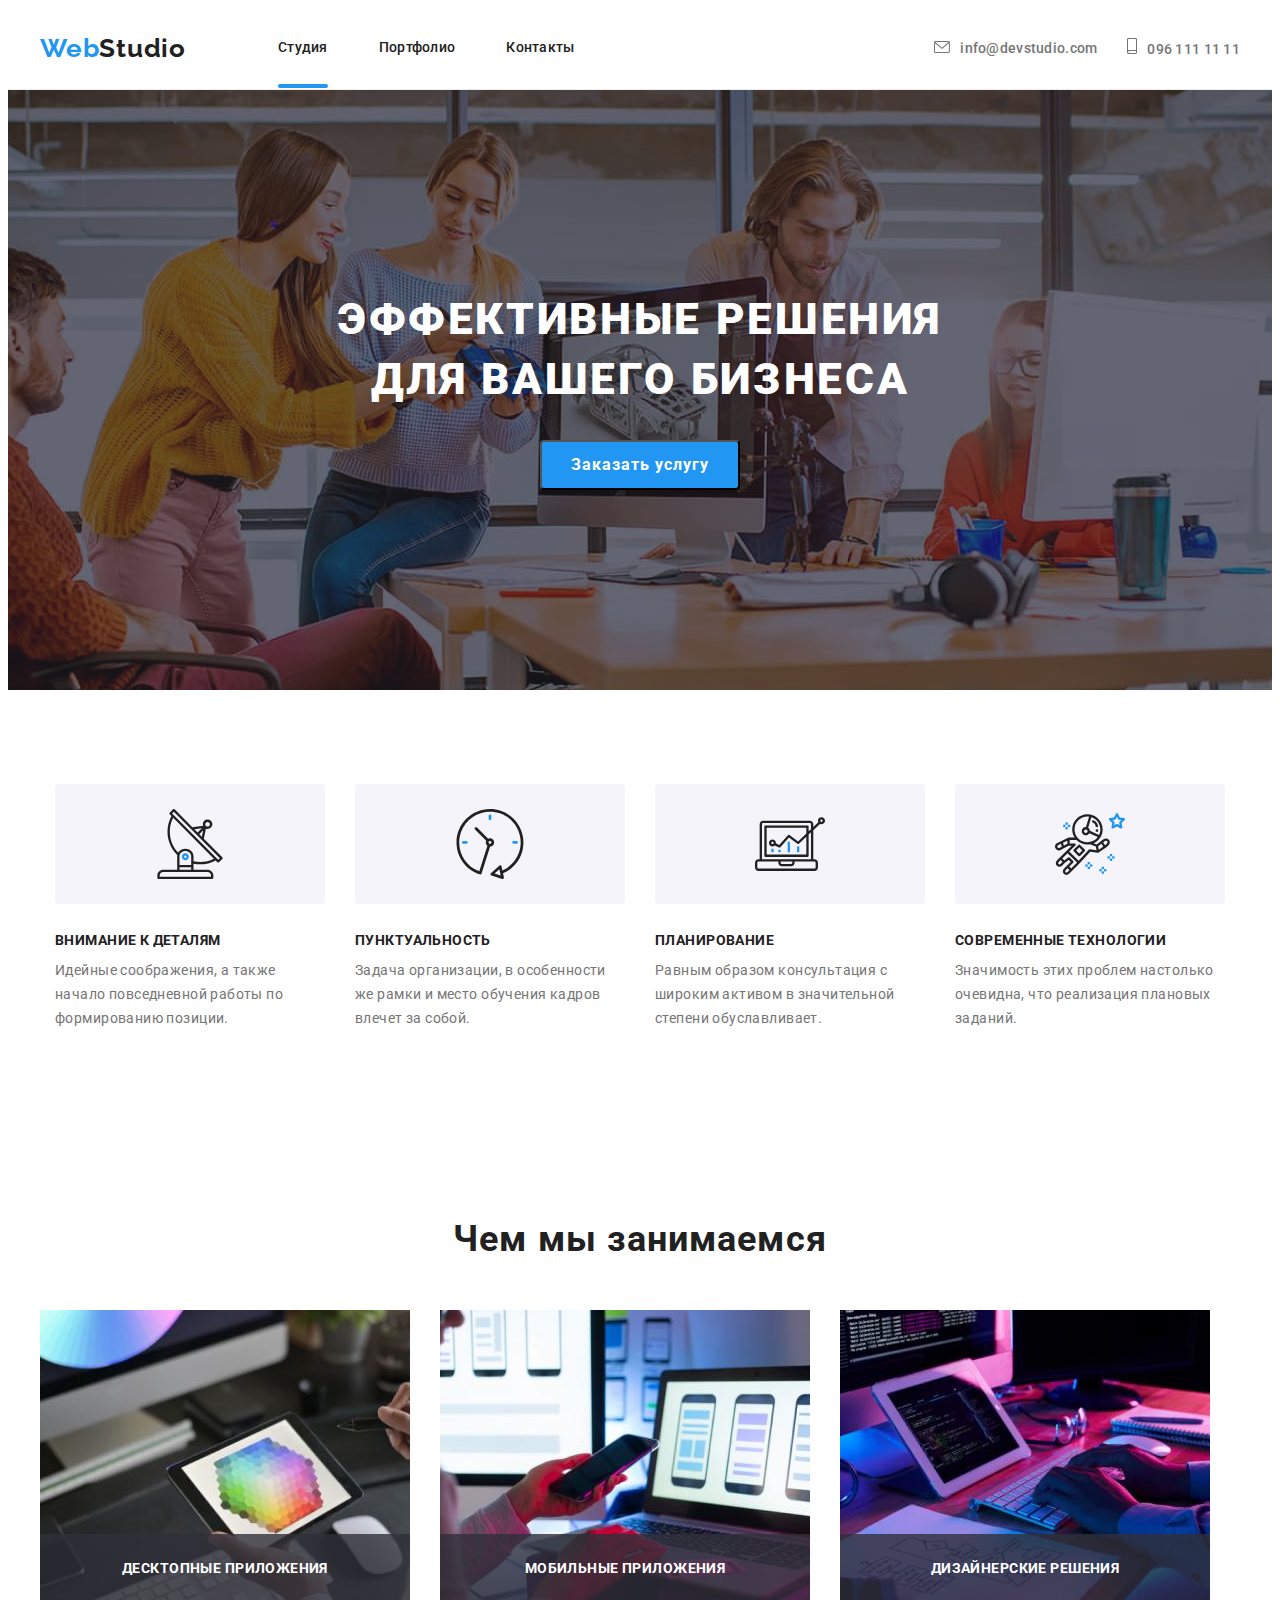
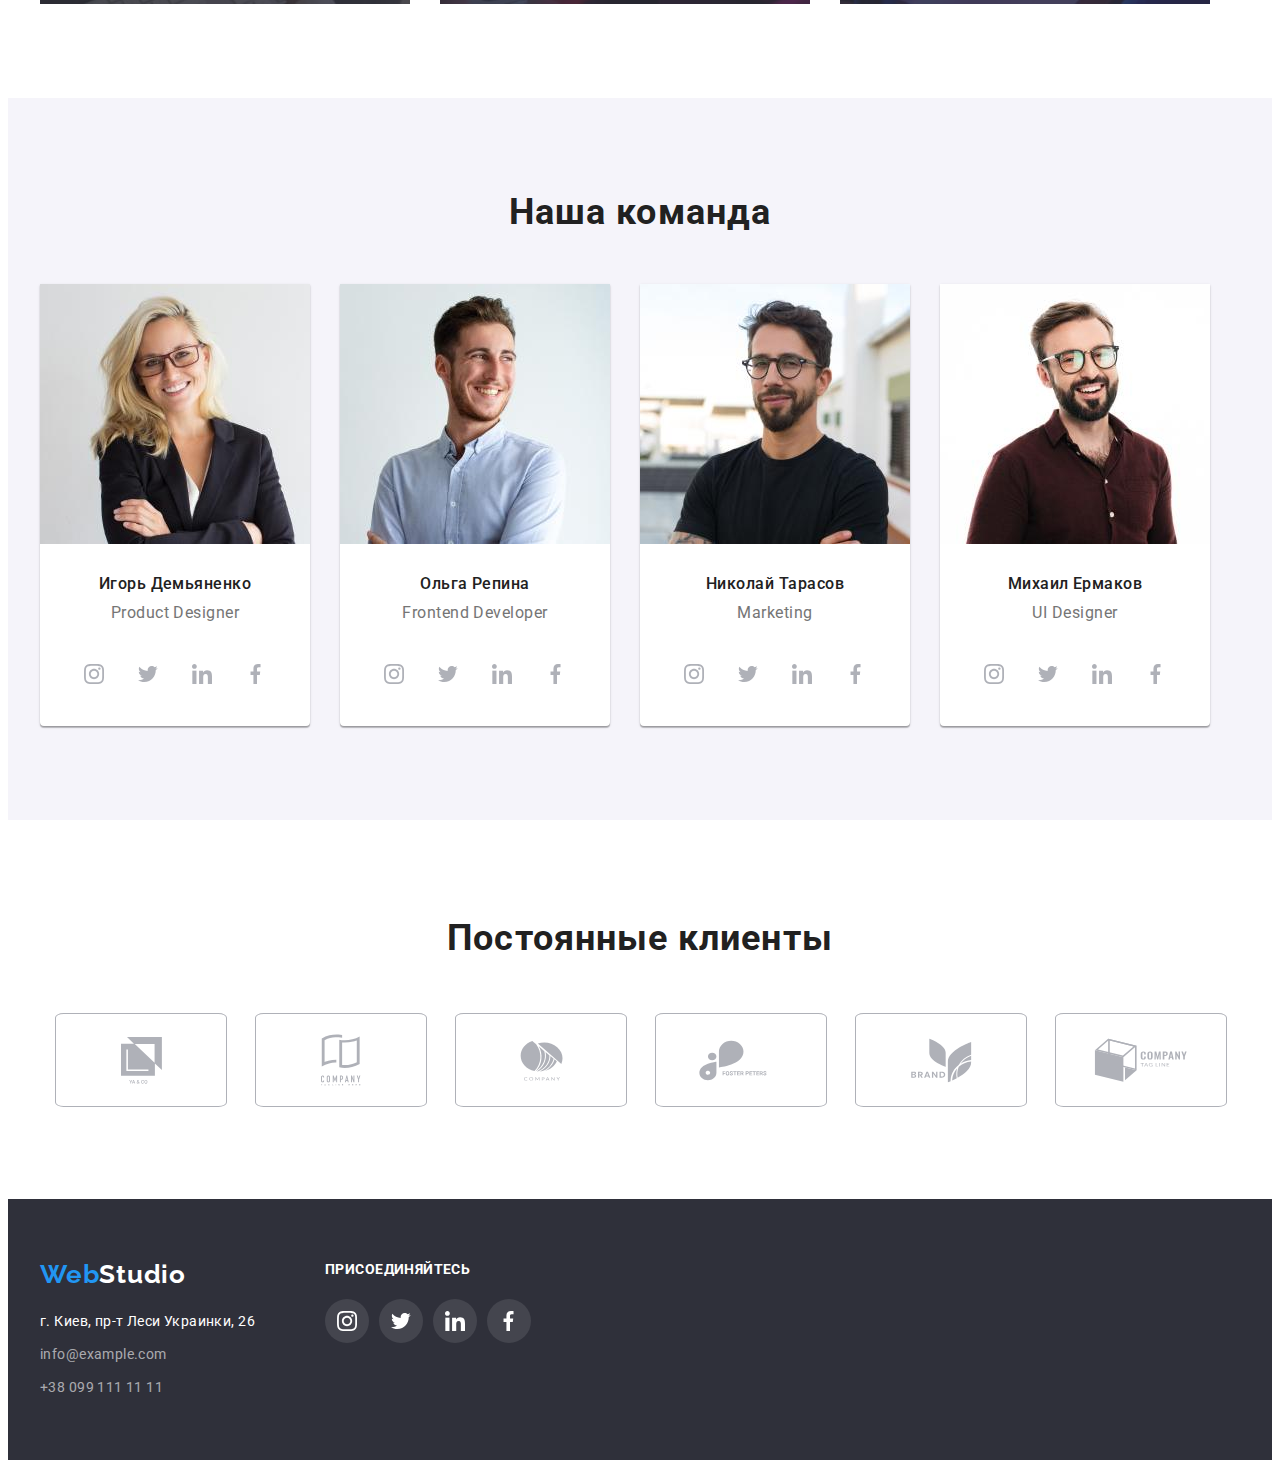
==== index.html @ 5a55a2ae "initial" ====
<!DOCTYPE html>
<html lang="ru">
    <head>
        <meta charset="UTF-8">
        <meta http-equiv="X-UA-Compatible" content="IE=edge">
        <meta name="viewport" content="width=device-width, initial-scale=1.0">
        <title>Web studio</title>
        <link rel="preconnect" href="https://fonts.googleapis.com">
        <link rel="preconnect" href="https://fonts.gstatic.com" crossorigin>
        <link 
            href="https://fonts.googleapis.com/css2?family=Raleway:wght@700&family=Roboto:wght@400;500;700;900&display=swap" 
            rel="stylesheet">
        <link rel="stylesheet" href="https://cdnjs.cloudflare.com/ajax/libs/modern-normalize/1.1.0/modern-normalize.min.css"
            integrity="sha512-wpPYUAdjBVSE4KJnH1VR1HeZfpl1ub8YT/NKx4PuQ5NmX2tKuGu6U/JRp5y+Y8XG2tV+wKQpNHVUX03MfMFn9Q=="
            crossorigin="anonymous" referrerpolicy="no-referrer" />
        <link rel="stylesheet" href="./css/styles.css">
    </head>

    <body>
        <header class="header">
            <div class="container header-container">
                <nav class="header-navigation">
                    <a href="" class="header-logo link">Web</a><a href="" class="header-logo2 link">Studio</a>
                    <ul class="header-list list">
                        <li class="header-item">
                            <a href="./index.html" class="header-link link current">Cтудия</a>
                        </li>
                        <li class="header-item">
                            <a href="./portfolio.html" class=" header-link link">Портфолио</a>
                        </li>
                        <li class="header-item">
                            <a href="" class="header-link link">Контакты</a>
                        </li>
                    </ul>
                </nav>
                <div class="header-connect">
                    <ul class="header-social-list list">
                        <li class="header-social-item ">
                            <a href="mailto:info@devstudio.com" class="header-social-link header-mail link">
                                <svg class="header-social-icon" width="16" height="12">
                                    <use href="./images/icon3.svg#mail"></use>
                                </svg>info@devstudio.com
                            </a>
                        </li>
                        <li class="header-social-item">
                            <a href="tel:0961111111" class="header-social-link link header-tel">
                                <svg class="header-social-icon" width="10" height="16">
                                    <use href="./images/icon3.svg#tel"></use>
                                </svg>096 111 11 11
                            </a>
                        </li>
                    </ul>
                </div>
            </div>
        </header>
        <main>
            <section class="decision">
                <div class="container decision-container">
                    <div class="decision-item1">
                        <h1 class="decision-title">Эффективные решения для вашего бизнеса</h1>
                    </div>
                    <div class="decision-item2">
                        <button class="decision-btn" type="button" data-modal-open>Заказать услугу</button>
                    </div>
                </div>
            </section>
            <section class="things section">
                <div class="container things-container">
                    <ul class="things-social-list list">
                        <li class="things-social-content">
                            <div class="things-social-item">
                                <a href="" class="things-social-link">
                                    <svg class="things-social-icon" width="70" height="70">
                                        <use href="./images/icon4.svg#things-img1"></use>
                                    </svg>
                                </a>
                            </div>
                            <div class="things-social">
                                <h2 class="things-item-title">ВНИМАНИЕ К ДЕТАЛЯМ</h2>
                                <p class="things-text">Идейные соображения, а также начало повседневной работы по формированию позиции.</p>
                            </div>
                        </li>
                        <li class="things-social-content">
                            <div class="things-social-item">
                                <a href="" class="things-social-link">
                                    <svg class="things-social-icon" width="70" height="70">
                                        <use href="./images/icon4.svg#things-img2"></use>
                                    </svg>
                                </a>
                            </div>
                            <div class="things-social">
                                <h2 class="things-item-title">ПУНКТУАЛЬНОСТЬ</h2>
                                <p class="things-text">Задача организации, в особенности же рамки и место обучения кадров влечет за собой.</p>
                            </div>
                        </li>
                        <li class="things-social-content">
                            <div class="things-social-item">
                                <a href="" class="things-social-link">
                                    <svg class="things-social-icon" width="70" height="70">
                                        <use href="./images/icon4.svg#things-img3"></use>
                                    </svg>
                                </a>
                            </div>
                            <div class="things-social"> 
                                <h2 class="things-item-title">ПЛАНИРОВАНИЕ</h2>
                                <p class="things-text">Равным образом консультация с широким активом в значительной степени обуславливает.</p>
                            </div>
                        </li>
                        <li class="things-social-content">
                            <div class="things-social-item">
                                <a href="" class="things-social-link">
                                    <svg class="things-social-icon" width="70" height="70">
                                        <use href="./images/icon4.svg#things-img4"></use>
                                    </svg>
                                </a>
                            </div>
                            <div class="things-social">
                                <h2 class="things-item-title">СОВРЕМЕННЫЕ ТЕХНОЛОГИИ</h2>
                                <p class="things-text">Значимость этих проблем настолько очевидна, что реализация плановых заданий.</p>
                            </div>
                        </li>
                    </ul>
                </div>
            </section>
            <section class="occupation section">
                <div class="occupation-container container">
                        <h2 class="occupation-title">Чем мы занимаемся</h2>
                        <ul class="occupation-list list">
                            <li class="occupation-item">
                                <div class="occupation-item-overflow">
                                    <img src="./images/box1.jpg" alt="человек держит планшет" width="370" height="294">
                                    <div class="occupation-item-wrap">
                                        <p class="occupation-item-text">ДЕСКТОПНЫЕ ПРИЛОЖЕНИЯ</p>
                                    </div>
                                </div>
                            </li>
                            <li class="occupation-item">
                                <div class="occupation-item-overflow">
                                    <img src="./images/box2.jpg" alt="человек держит телефон и работает за ноутбуком" width="370"
                                        height="294">
                                    <div class="occupation-item-wrap">
                                        <p class="occupation-item-text">МОБИЛЬНЫЕ ПРИЛОЖЕНИЯ</p>
                                    </div>
                                </div>
                            </li>
                            <li class="occupation-item">
                                <div class="occupation-item-overflow">
                                    <img src="./images/box3.jpg" alt="человек набирает на клавиатуре" width="370" height="294">
                                    <div class="occupation-item-wrap">
                                        <p class="occupation-item-text">ДИЗАЙНЕРСКИЕ РЕШЕНИЯ</p>
                                    </div>
                                </div>
                            </li>
                        </ul>
                    </div>
                </div>
            </section>
            <section class="group section">
                <div class="container group-container">
                    <h2 class="group-title">Наша команда</h2>
                    <ul class="group-list list">
                        <li class="group-item">
                            <img src="./images/img1.jpg" alt="светловолосая девушка улыбается" width="270" height="260">
                            <div class="group-block">
                                <h3 class="group-item-title">Игорь Демьяненко</h3>
                                <p class="group-item-text" lang="en">Product Designer</p>
                            </div>
                            <ul class="group-social-list list">
                                <li class="group-social-item">
                                    <a href="" class="group-social-link">
                                        <svg class="group-social-icon" width="20" height="20">
                                            <use href="./images/icons.svg#icon-instagram"></use>
                                        </svg>
                                    </a>
                                </li>
                                <li class="group-social-item">
                                    <a href="" class="group-social-link">
                                        <svg class="group-social-icon" width="20" height="20">
                                            <use href="./images/icons.svg#icon-twitter"></use>
                                        </svg>
                                    </a>
                                </li>
                                <li class="group-social-item">
                                    <a href="" class="group-social-link">
                                        <svg class="group-social-icon" width="20" height="20">
                                            <use href="./images/icons.svg#icon-linkedin"></use>
                                        </svg>
                                    </a>
                                </li>
                                <li class="group-social-item">
                                    <a href="" class="group-social-link">
                                        <svg class="group-social-icon" width="20" height="20">
                                            <use href="./images/icons.svg#icon-facebook"></use>
                                        </svg>
                                    </a>
                                </li>
                            </ul>
                        </li>
                        <li class="group-item">
                            <img src="./images/img2.jpg" alt="светловолосый парень улыбается" width="270" height="260">
                            <div class="group-block">
                                <h3 class="group-item-title">Ольга Репина</h3>
                                <p  class="group-item-text" lang="en">Frontend Developer</p>
                            </div>
                            <ul class="group-social-list list">
                                <li class="group-social-item">
                                    <a href="" class="group-social-link">
                                        <svg class="group-social-icon" width="20" height="20">
                                            <use href="./images/icons.svg#icon-instagram"></use>
                                        </svg>
                                    </a>
                                </li>
                                <li class="group-social-item">
                                    <a href="" class="group-social-link">
                                        <svg class="group-social-icon" width="20" height="20">
                                            <use href="./images/icons.svg#icon-twitter"></use>
                                        </svg>
                                    </a>
                                </li>
                                <li class="group-social-item">
                                    <a href="" class="group-social-link">
                                        <svg class="group-social-icon" width="20" height="20">
                                            <use href="./images/icons.svg#icon-linkedin"></use>
                                        </svg>
                                    </a>
                                </li>
                                <li class="group-social-item">
                                    <a href="" class="group-social-link">
                                        <svg class="group-social-icon" width="20" height="20">
                                            <use href="./images/icons.svg#icon-facebook"></use>
                                        </svg>
                                    </a>
                                </li>
                            </ul>
                        </li>
                        <li class="group-item">
                            <img src="./images/img3.jpg" alt="темноволосый парень в очках" width="270" height="260">
                            <div class="group-block">
                                <h3 class="group-item-title">Николай Тарасов</h3>
                                <p class="group-item-text" lang="en">Marketing</p>
                            </div>
                            <ul class="group-social-list list">
                                <li class="group-social-item">
                                    <a href="" class="group-social-link">
                                        <svg class="group-social-icon" width="20" height="20">
                                            <use href="./images/icons.svg#icon-instagram"></use>
                                        </svg>
                                    </a>
                                </li>
                                <li class="group-social-item">
                                    <a href="" class="group-social-link">
                                        <svg class="group-social-icon" width="20" height="20">
                                            <use href="./images/icons.svg#icon-twitter"></use>
                                        </svg>
                                    </a>
                                </li>
                                <li class="group-social-item">
                                    <a href="" class="group-social-link">
                                        <svg class="group-social-icon" width="20" height="20">
                                            <use href="./images/icons.svg#icon-linkedin"></use>
                                        </svg>
                                    </a>
                                </li>
                                <li class="group-social-item">
                                    <a href="" class="group-social-link">
                                        <svg class="group-social-icon" width="20" height="20">
                                            <use href="./images/icons.svg#icon-facebook"></use>
                                        </svg>
                                    </a>
                                </li>
                            </ul>
                        </li>
                        <li class="group-item">
                            <img src="./images/img4.jpg" alt="темноволосый парень в очках улыбается" width="270" height="260">
                            <div class="group-block">
                                <h3 class="group-item-title">Михаил Ермаков</h3>
                                <p  class="group-item-text" lang="en">UI Designer</p>
                            </div>
                            <ul class="group-social-list list">
                                <li class="group-social-item">
                                    <a href="" class="group-social-link">
                                        <svg class="group-social-icon" width="20" height="20">
                                            <use href="./images/icons.svg#icon-instagram"></use>
                                        </svg>
                                    </a>
                                </li>
                                <li class="group-social-item">
                                    <a href="" class="group-social-link">
                                        <svg class="group-social-icon" width="20" height="20">
                                            <use href="./images/icons.svg#icon-twitter"></use>
                                        </svg>
                                    </a>
                                </li>
                                <li class="group-social-item">
                                    <a href="" class="group-social-link">
                                        <svg class="group-social-icon" width="20" height="20">
                                            <use href="./images/icons.svg#icon-linkedin"></use>
                                        </svg>
                                    </a>
                                </li>
                                <li class="group-social-item">
                                    <a href="" class="group-social-link">
                                        <svg class="group-social-icon" width="20" height="20">
                                            <use href="./images/icons.svg#icon-facebook"></use>
                                        </svg>
                                    </a>
                                </li>
                            </ul>
                        </li>
                    </ul>
                </div>
            </section>
            <section class="clients section">
                <div class="container">
                    <h2 class="clients-title">Постоянные клиенты</h2>
                <ul class="clients-social-list list">
                    <li class="clients-social-item">
                        <a href="" class="clients-social-link">
                            <svg class="clients-social-icon" width="41" height="47">
                                <use href="./images/icons2.svg#icon1"></use>
                            </svg>
                        </a>
                    </li>
                    <li class="clients-social-item">
                        <a href="" class="clients-social-link">
                            <svg class="clients-social-icon" width="40" height="52">
                                <use href="./images/icons2.svg#icon2"></use>
                            </svg>
                        </a>
                    </li>
                    <li class="clients-social-item">
                        <a href="" class="clients-social-link">
                            <svg class="clients-social-icon" width="43" height="41">
                                <use href="./images/icons2.svg#icon3"></use>
                            </svg>
                        </a>
                    </li>
                    <li class="clients-social-item">
                        <a href="" class="clients-social-link">
                            <svg class="clients-social-icon" width="84" height="41">
                                <use href="./images/icons2.svg#icon4"></use>
                            </svg>
                        </a>
                    </li>
                    <li class="clients-social-item">
                        <a href="" class="clients-social-link">
                            <svg class="clients-social-icon" width="63" height="45">
                                <use href="./images/icons2.svg#icon5"></use>
                            </svg>
                        </a>
                    </li>
                    <li class="clients-social-item">
                        <a href="" class="clients-social-link">
                            <svg class="clients-social-icon" width="94" height="44">
                                <use href="./images/icons2.svg#icon6"></use>
                            </svg>
                        </a>
                    </li>
                </ul>
                </div>
            </section>
        </main>
        <footer class="footer">
            <div class="container footer-container">
                <div class="footer-items">
                    <div class="footer-items-1">
                        <div class="footer-logos">
                            <a href="" class="footer-logo link">Web</a><a href="" class="footer-logo2 link">Studio</a>
                        </div>
                        <address>
                            <ul class="footer-list list">
                                <li class="footer-item">
                                    <a class="footer-link link" href="https://www.google.com/maps?q=%D0%B3.+%D0%9A%D0%B8%D0%B5%D0%B2,+%D0%BF%D1%80-%D1%82+%D0%9B%D0%B5%D1%81%D0%B8+%D0%A3%D0%BA%D1%80%D0%B0%D0%B8%D0%BD%D0%BA%D0%B8,+26&um=1&ie=UTF-8&sa=X&ved=2ahUKEwjoraui8fLzAhWJiv0HHVOpAP4Q_AUoAXoECAEQAw"
                                        target="_blank" rel="noopener noreferrer">г. Киев, пр-т Леси Украинки, 26</a>
                                </li>
                                <li class="footer-item">
                                    <a class="footer-link-z link" href="mailto:info@example.com">info@example.com</a>
                                </li>
                                <li class="footer-item">
                                    <a class="footer-link-z link" href="tel:+380991111111">+38 099 111 11 11</a>
                                </li>
                            </ul>
                        </address>
                    </div>
                    <div class="footer-items-2">
                        <h3 class="footer-title">ПРИСОЕДИНЯЙТЕСЬ</h3>
                        <ul class="footer-social-list list">
                            <li class="footer-social-item">
                                <a href="" class="footer-social-link">
                                    <svg class="footer-social-icon" width="20" height="20">
                                        <use href="./images/icons.svg#icon-instagram"></use>
                                    </svg>
                                </a>
                            </li>
                            <li class="footer-social-item">
                                <a href="" class="footer-social-link">
                                    <svg class="footer-social-icon" width="20" height="20">
                                        <use href="./images/icons.svg#icon-twitter"></use>
                                    </svg>
                                </a>
                            </li>
                            <li class="footer-social-item">
                                <a href="" class="footer-social-link">
                                    <svg class="footer-social-icon" width="20" height="20">
                                        <use href="./images/icons.svg#icon-linkedin"></use>
                                    </svg>
                                </a>
                            </li>
                            <li class="footer-social-item">
                                <a href="" class="footer-social-link">
                                    <svg class="footer-social-icon" width="20" height="20">
                                        <use href="./images/icons.svg#icon-facebook"></use>
                                    </svg>
                                </a>
                            </li>
                        </ul>
                    </div>
                </div>
            </div>
        </footer>
        <div class="backdrop is-hidden" data-modal>
            <div class="modal">
                <button type="button" class="modal-close" data-modal-close>
                    <svg class="modal-close-icon" width="20" height="20">
                            <use href="./images/icons5.svg#icon-close"></use>
                    </svg>
                </button>
            </div>
        </div>
        <script src="./js/modal.js"></script>
    </body>
</html>
---- css/styles.css ----
:root {
  --main-title-color: #ffffff;
  --second-title-color: #212121;
  --accent-title-color: #2196f3;
  --main-text-color: #757575;
  --main-btn-color: #ffffff;
}

p,
h1,
h2,
h3,
h4,
h5,
h6 {
  margin: 0;
}

ul {
  margin: 0;
  padding: 0;
}

button {
  cursor: pointer;
}

.container {
  width: 1200px;
  padding-left: 15px;
  padding-right: 15px;
  margin: 0 auto;
}

img {
  display: block;
}

body {
  font-family: 'Roboto', sans-serif;
}

.list {
  list-style: none;
}

.link {
  text-decoration: none;
}

.section {
  padding-top: 94px;
  padding-bottom: 94px;
}

/* -----------------HEADER-------------------- */

.header-link {
  font-family: inherit;
  font-weight: 500;
  font-size: 14px;
  line-height: 1.14;
  letter-spacing: 0.02em;
  color: var(--second-title-color);
  padding-top: 32px;
  padding-bottom: 32px;
  display: block;
  transition: color 250ms cubic-bezier(0.4, 0, 0.2, 1),
    background-color 250ms cubic-bezier(0.4, 0, 0.2, 1);
  position: relative;
}

.header {
  border-bottom-width: 1px;
  border-bottom-style: solid;
  border-bottom-color: #ececec;
}

.header-container {
  display: flex;
  align-items: center;
}

.header-list {
  display: flex;
}

.header-navigation {
  display: flex;
  align-items: center;
}

.header-connect {
  margin-left: auto;
}

.header-logo2 {
  margin-right: 92px;
}

.header-link.current::after {
  content: '';
  width: 100%;
  height: 4px;
  background-color: var(--accent-title-color);
  border-radius: 4px;
  position: absolute;
  display: block;
  bottom: 0;
  left: 0;
}

.header-item:not(:last-child) {
  margin-right: 51px;
}

.header-mail,
.header-tel {
  font-weight: 500;
  font-size: 14px;
  line-height: 1.14;
  letter-spacing: 0.02em;
  color: var(--main-text-color);
  padding-top: 25px;
  padding-bottom: 25px;
  transition: color 250ms cubic-bezier(0.4, 0, 0.2, 1),
    background-color 250ms cubic-bezier(0.4, 0, 0.2, 1);
}

.header-link:hover,
.header-link:focus {
  color: var(--accent-title-color);
}

.header-tel:hover,
.header-tel:focus {
  color: var(--accent-title-color);
}

.header-mail:hover,
.header-mail:focus {
  color: var(--accent-title-color);
}

.header-logo {
  font-family: Raleway;
  font-weight: 700;
  font-size: 26px;
  line-height: 1.19;
  letter-spacing: 0.03em;
  color: var(--accent-title-color);
  padding-top: 25px;
  padding-bottom: 25px;
  display: block;
}

.header-logo2 {
  font-family: Raleway;
  font-weight: 700;
  font-size: 26px;
  line-height: 1.19;
  letter-spacing: 0.03em;
  color: var(--second-title-color);
}

.header-social-list {
  display: flex;
}

.header-social-icon {
  transition: fill 250ms cubic-bezier(0.4, 0, 0.2, 1),
    background-color 250ms cubic-bezier(0.4, 0, 0.2, 1);
}

.header-social-icon {
  margin-right: 10px;
  fill: var(--main-text-color);
}

.header-social-item + .header-social-item {
  margin-left: 30px;
}

.header-social-link:hover .header-social-icon,
.header-social-link:focus .header-social-icon {
  fill: var(--accent-title-color);
}

/* --------------DECISION------------ */

.decision {
  background-color: #2f303a;
  background-image: linear-gradient(rgba(47, 48, 58, 0.4), rgba(47, 48, 58, 0.4)),
    url(../images/decision-img.jpg);
  background-repeat: no-repeat;
  background-position: center;
  background-size: cover;
  padding-top: 200px;
  padding-bottom: 200px;
}

.decision-item1 {
  display: flex;
  justify-content: center;
  text-align: center;
}

.decision-title {
  font-weight: 900;
  font-size: 44px;
  line-height: 1.36;
  letter-spacing: 0.06em;
  text-transform: uppercase;
  color: var(--main-title-color);
  margin-bottom: 30px;
  width: 696px;
  height: 120px;
}

.decision-item2 {
  display: block;
  justify-content: center;
  text-align: center;
}

.decision-btn {
  font-family: inherit;
  font-weight: 700;
  font-size: 16px;
  line-height: 1.88;
  letter-spacing: 0.06em;
  cursor: pointer;
  color: var(--main-btn-color);
  background-color: var(--accent-title-color);
  width: 200px;
  height: 50px;
  box-sizing: border-box;
  box-shadow: 0px 4px 4px rgba(0, 0, 0, 0.15);
  border-radius: 4px;
}

/* --------------------THINGS---------------- */

.things-item-title {
  font-weight: 700;
  font-size: 14px;
  line-height: 1.14;
  letter-spacing: 0.03em;
  text-transform: uppercase;
  color: var(--second-title-color);
  margin-bottom: 10px;
}

.things-text {
  font-size: 14px;
  line-height: 1.71;
  letter-spacing: 0.03em;
  color: var(--main-text-color);
  width: 270px;
}

.things-text:not(:last-child) {
  margin-right: 30px;
}

.things-social-list {
  display: flex;
  justify-content: center;
}

.things-social-link {
  width: 100%;
  height: 100%;
  background-color: #f5f4fa;
  border-radius: 4px;
  display: flex;
  align-items: center;
  justify-content: center;
  width: 270px;
  height: 120px;
}

.things-social-content + .things-social-content {
  margin-left: 30px;
}

.things-social {
  margin-top: 29px;
}

/* ------------------OCCUPATION---------------------------- */

.occupation-title {
  font-weight: 700;
  font-size: 36px;
  line-height: 1.16;
  letter-spacing: 0.03em;
  color: var(--second-title-color);
  margin-bottom: 50px;
  text-align: center;
}

.occupation-list {
  display: flex;
}

.occupation-item:not(:last-child) {
  margin-right: 30px;
}

.occupation-item-overflow {
  position: relative;
  overflow: hidden;
}

.occupation-item-wrap {
  display: block;
  font-weight: 700;
  font-size: 14px;
  line-height: 1.14;
  text-align: center;
  letter-spacing: 0.03em;
  text-transform: uppercase;
  color: var(--main-title-color);
  position: absolute;
  overflow: auto;
  top: 224px;
  left: 0;
  background-color: rgba(47, 48, 58, 0.8);
  padding-top: 27px;
  padding-bottom: 27px;
  width: 100%;
  height: 100%;
  transition: transform 250ms cubic-bezier(0.4, 0, 0.2, 1);
  transform: translateY(100%);
}

.occupation-item .occupation-item-wrap {
  transform: translateY(0);
}

/* ----------------------GROUP---------------------------- */

.group {
  background-color: #f5f4fa;
}

.group-list {
  display: flex;
}

.group-item:not(:last-child) {
  margin-right: 30px;
}

.group-item {
  border: 10px solid #ffffff;
  box-sizing: border-box;
  box-shadow: 0px 1px 3px rgba(0, 0, 0, 0.12), 0px 1px 1px rgba(0, 0, 0, 0.14),
    0px 2px 1px rgba(0, 0, 0, 0.2);
  border-radius: 0px 0px 4px 4px;
}

.group-title {
  font-weight: 700;
  font-size: 36px;
  line-height: 1.16;
  letter-spacing: 0.03em;
  color: var(--second-title-color);
  text-align: center;
  margin-bottom: 50px;
}

.group-item-title {
  font-weight: 500;
  font-size: 16px;
  line-height: 1.19;
  letter-spacing: 0.03em;
  color: var(--second-title-color);
  text-align: center;
}

.group-item-text {
  font-size: 16px;
  line-height: 1.19;
  letter-spacing: 0.03em;
  color: var(--main-text-color);
  text-align: center;
  padding-top: 10px;
}

.group-block {
  padding-top: 30px;
  padding-bottom: 30px;
}

.group-item {
  border: 1px #ffffff;
  background-color: #ffffff;
}

.group-social-list {
  display: flex;
  justify-content: center;
  padding-bottom: 30px;
}

.group-social-item {
  width: 44px;
  height: 44px;
}

.group-social-item + .group-social-item {
  margin-left: 10px;
}

.group-social-link {
  width: 100%;
  height: 100%;
  background-color: #ffffff;
  border-radius: 50%;
  display: flex;
  align-items: center;
  justify-content: center;
  transition: color 250ms cubic-bezier(0.4, 0, 0.2, 1),
    background-color 250ms cubic-bezier(0.4, 0, 0.2, 1);
}

.group-social-link:hover,
.group-social-link:focus {
  background-color: var(--accent-title-color);
}

.group-social-link:hover .group-social-icon,
.group-social-link:focus .group-social-icon {
  fill: var(--main-btn-color);
}

.group-social-icon {
  fill: #afb1b8;
  transition: fill 250ms cubic-bezier(0.4, 0, 0.2, 1),
    background-color 250ms cubic-bezier(0.4, 0, 0.2, 1);
}

/* ----------------------------FOOTER-------------------- */

.footer {
  padding-top: 60px;
  padding-bottom: 60px;
  background-color: #2f303a;
}

.footer-link {
  font-family: inherit;
  font-size: 14px;
  line-height: 1.71;
  letter-spacing: 0.03em;
  color: var(--main-title-color);
}

.footer-link-z {
  font-family: inherit;
  font-size: 14px;
  line-height: 1.17;
  letter-spacing: 0.03em;
  color: var(--main-text-color);
}

.footer-logos {
  margin-bottom: 20px;
}

/* -------------------------THEMES------------------- */

.themes-list {
  display: flex;
  justify-content: center;
  min-width: 611px;
  min-height: 54px;
  margin-bottom: 50px;
}

.themes-item:not(:last-child) {
  padding-right: 8px;
}

.themes-lists {
  display: flex;
  flex-wrap: wrap;
  margin-right: -30px;
}

.themes-items {
  margin-right: 30px;
  margin-bottom: 30px;
  border-bottom: 1px solid #eeeeee;
  border-left: 1px solid #eeeeee;
  border-right: 1px solid #eeeeee;
  transition: color 250ms cubic-bezier(0.4, 0, 0.2, 1),
    background-color 250ms cubic-bezier(0.4, 0, 0.2, 1);
}

.themes-items:hover,
.themes-items:focus {
  box-shadow: 0px 1px 1px rgba(0, 0, 0, 0.12), 0px 4px 4px rgba(0, 0, 0, 0.06),
    1px 4px 6px rgba(0, 0, 0, 0.16);
}

.themes-items-text {
  padding: 20px 24px 20px 24px;
}

.themes-items:nth-child(3n) {
  margin-right: 0;
}

.themes-item-title {
  margin-bottom: 4px;
}

.themes-btn {
  font-family: inherit;
  font-weight: 500;
  font-size: 16px;
  line-height: 1.62;
  letter-spacing: 0.03em;
  cursor: pointer;
  padding: 6px 24px 6px 24px;
  background-color: #f5f4fa;
  border: 0;
  border-radius: 4px;
  transition: color 250ms cubic-bezier(0.4, 0, 0.2, 1),
    background-color 250ms cubic-bezier(0.4, 0, 0.2, 1);
}

.themes-btn:hover,
.themes-btn:focus {
  color: var(--main-btn-color);
  background-color: var(--accent-title-color);
  box-shadow: 0px 3px 1px rgba(0, 0, 0, 0.1), 0px 1px 2px rgba(0, 0, 0, 0.08),
    0px 2px 2px rgba(0, 0, 0, 0.12);
}

.themes-item-title {
  font-weight: 700;
  font-size: 18px;
  line-height: 2;
  letter-spacing: 0.06em;
  color: var(--second-title-color);
}

.themes-text {
  font-size: 16px;
  line-height: 1.88;
  letter-spacing: 0.03em;
  color: var(--main-text-color);
}

.themes-items-overflow {
  position: relative;
  overflow: hidden;
}

.themes-items-wrap {
  font-size: 18px;
  line-height: 1.56;
  letter-spacing: 0.03em;
  color: var(--main-title-color);
  position: absolute;
  top: 0;
  left: 0;
  background-color: rgba(33, 150, 243, 0.9);
  padding: 63px 24px 63px 24px;
  overflow: auto;
  width: 100%;
  height: 100%;
  transition: transform 250ms cubic-bezier(0.4, 0, 0.2, 1);
  transform: translateY(100%);
}

.themes-items:hover .themes-items-wrap {
  left: 0;
  top: 0;
  width: 370px;
  height: 294px;
  padding: 0 24px 0 24px;
  display: flex;
  justify-content: center;
  align-items: center;
  background-color: rgba(33, 150, 243, 0.9);
  transform: translateY(0);
}

/* -----------------------CLIENTS --------------------------- */

.clients-title {
  font-weight: 700;
  font-size: 36px;
  line-height: 1.36;
  text-align: center;
  letter-spacing: 0.03em;
  color: var(--second-title-color);
  margin-bottom: 50px;
}

.clients-social-list {
  display: flex;
  justify-content: center;
}

.clients-social-link {
  width: 100%;
  height: 100%;
  background-color: #ffffff;
  border: 1px solid #afb1b8;
  border-radius: 5%;
  display: flex;
  align-items: center;
  justify-content: center;
  transition: color 250ms cubic-bezier(0.4, 0, 0.2, 1),
    background-color 250ms cubic-bezier(0.4, 0, 0.2, 1);
}

.clients-social-item {
  width: 170px;
  height: 92px;
}

.clients-social-item + .clients-social-item {
  margin-left: 30px;
}

.clients-social-icon {
  fill: #afb1b8;
  transition: fill 250ms cubic-bezier(0.4, 0, 0.2, 1),
    background-color 250ms cubic-bezier(0.4, 0, 0.2, 1);
}

.clients-social-link:hover,
.clients-social-link:focus {
  border-color: var(--accent-title-color);
}

.clients-social-link:hover .clients-social-icon,
.clients-social-link:focus .clients-social-icon {
  fill: var(--accent-title-color);
}

/* -------------------------FOOTER----------------------- */

.footer-link {
  font-family: inherit;
  font-style: normal;
  font-size: 14px;
  line-height: 1.71;
  letter-spacing: 0.03em;
  color: var(--main-title-color);
}

.footer-link-z {
  font-family: inherit;
  font-style: normal;
  font-size: 14px;
  line-height: 1.71;
  letter-spacing: 0.03em;
  color: rgba(255, 255, 255, 0.6);
}

.footer-logo {
  font-family: Raleway;
  font-weight: 700;
  font-size: 26px;
  line-height: 1.19;
  letter-spacing: 0.03em;
  color: var(--accent-title-color);
}

.footer-logo2 {
  font-family: Raleway;
  font-weight: 700;
  font-size: 26px;
  line-height: 1.19;
  letter-spacing: 0.03em;
  color: var(--main-title-color);
}

.footer-item:not(:last-child) {
  margin-bottom: 9px;
}

.footer-title {
  font-weight: 700;
  font-size: 14px;
  line-height: 1.43;
  letter-spacing: 0.03em;
  text-transform: uppercase;
  color: var(--main-title-color);
  margin-bottom: 20px;
}

.footer-social-list {
  display: flex;
  justify-content: center;
  margin-bottom: 30px;
}

.footer-social-item {
  width: 44px;
  height: 44px;
}

.footer-social-item + .footer-social-item {
  margin-left: 10px;
}

.footer-social-link {
  width: 100%;
  height: 100%;
  background-color: #afb1b7;
  border-radius: 50%;
  display: flex;
  align-items: center;
  justify-content: center;
  background-color: rgba(255, 255, 255, 0.1);
  transition: color 250ms cubic-bezier(0.4, 0, 0.2, 1),
    background-color 250ms cubic-bezier(0.4, 0, 0.2, 1);
}

.footer-social-link:hover,
.footer-social-link:focus {
  background-color: var(--accent-title-color);
}

.footer-social-link:hover .footer-social-icon,
.footer-social-link:focus .footer-social-icon {
  fill: var(--main-btn-color);
}

.footer-items {
  display: flex;
}

.footer-social-icon {
  fill: #ffffff;
  transition: fill 250ms cubic-bezier(0.4, 0, 0.2, 1),
    background-color 250ms cubic-bezier(0.4, 0, 0.2, 1);
}

.footer-items-2 {
  margin-left: 70px;
}

/* -----------------------MODAL------------------------ */

.backdrop {
  width: 100vw;
  /* height: 100vh; */
  background-color: rgba(0, 0, 0, 0.2);
  position: flex;
  top: 0;
  transition: opacity 500ms, visibility 500ms;
}

.backdrop.is-hidden .modal {
  transform: scale(1.5);
  transition: transform 500ms;
}

.modal {
  width: 528px;
  min-height: 581px;
  background-color: var(--main-title-color);
  box-sizing: border-box;
  box-shadow: 0px 1px 3px rgba(0, 0, 0, 0.12), 0px 1px 1px rgba(0, 0, 0, 0.14),
    0px 2px 1px rgba(0, 0, 0, 0.2);
  border-radius: 4px;
  position: absolute;
  top: 50%;
  left: 50%;
  transform: translate(-50%, -50%) scale(1);
}

.modal-close {
  width: 30px;
  height: 30px;
  background-color: var(--main-title-color);
  box-sizing: border-box;
  border: 1px solid rgba(0, 0, 0, 0.1);
  border-radius: 40px;
  position: absolute;
  top: 10px;
  right: 10px;
  display: flex;
  align-items: center;
  justify-content: center;
}

.is-hidden {
  visibility: hidden;
  opacity: 0;
  pointer-events: none;
}
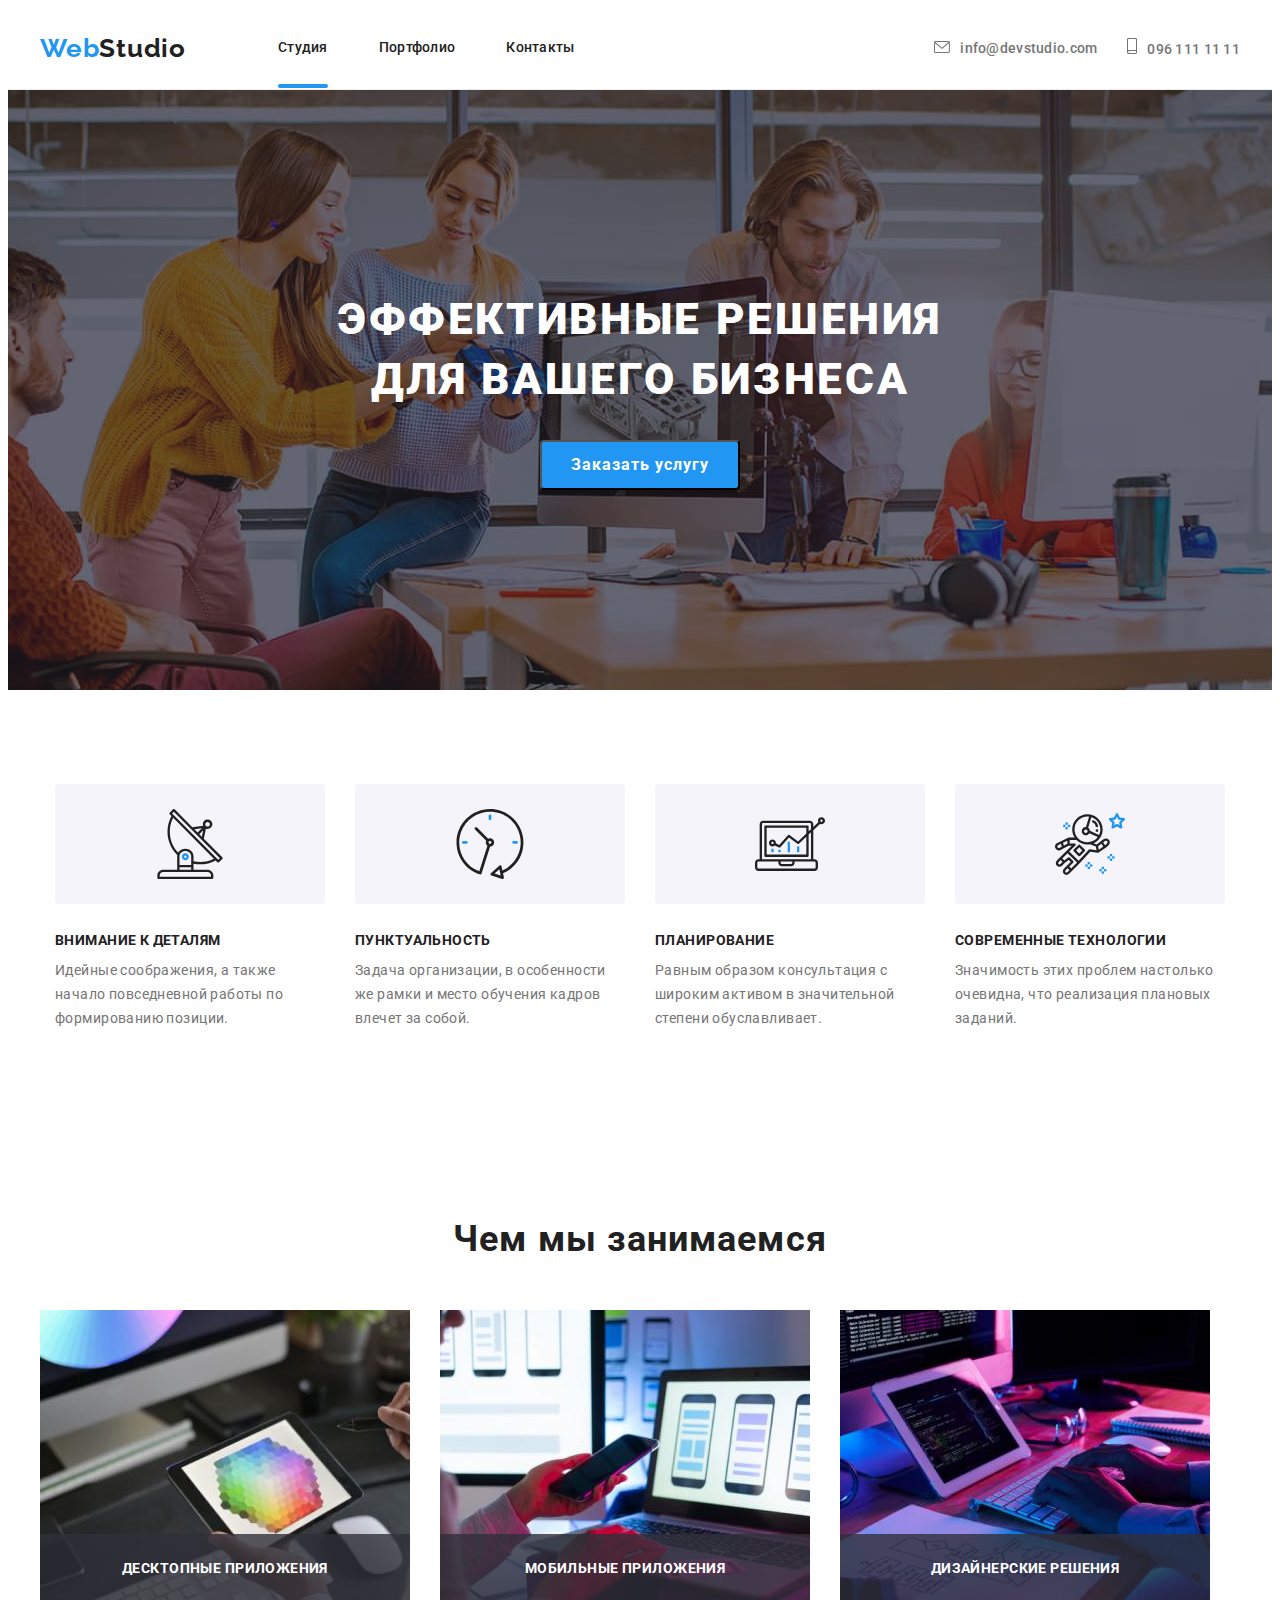
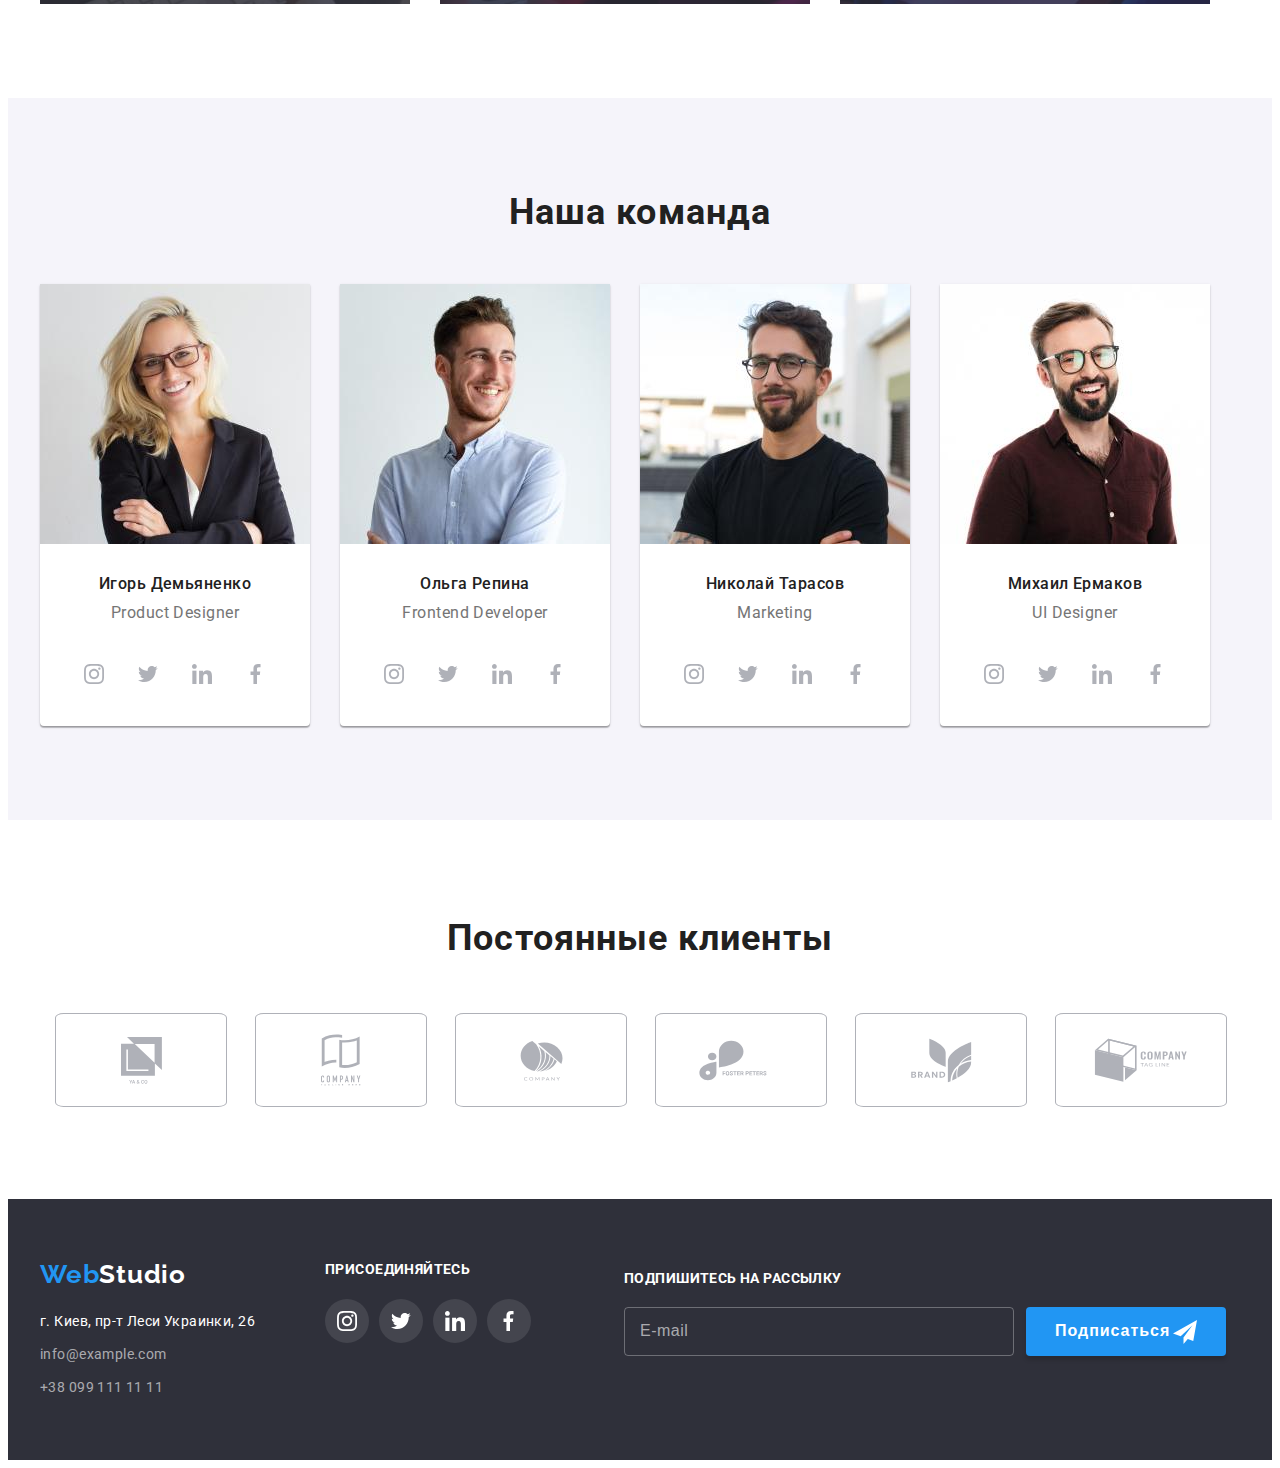
==== commit 85335caf: "kl" ====
--- a/index.html
+++ b/index.html
@@ -415,6 +415,17 @@
                             </li>
                         </ul>
                     </div>
+                    <div class="footer-mailing">
+                        <p class="footer-mailing-text">Подпишитесь на рассылку</p>
+                        <form action="#" class="footer-mailing-form">
+                            <input type="email" name="email" placeholder="E-mail" class="footer-mailing-input">
+                            <button type="submit" class="footer-mailing-button">Подписаться
+                                <svg class="footer-mailing-icon" width="24" height="24">
+                                    <use href="./images/icons7.svg#icon-send"></use>
+                                </svg>
+                            </button>
+                        </form>
+                    </div>
                 </div>
             </div>
         </footer>
@@ -425,6 +436,58 @@
                             <use href="./images/icons5.svg#icon-close"></use>
                     </svg>
                 </button>
+                <p class="modal-form-paragraph">Оставьте свои данные, мы вам перезвоним</p>
+                    <form action="#">
+                        <div class="modal-group">
+                            <label for="name" class="modal-form-item">Имя</label>
+                                <div class="modal-icon-thumb">
+                                    <input id="name" type="text" name="name" class="modal-form-input" autocomplete="on" required/>
+                                    <svg class="modal-form-icon" width="18" height="18">
+                                        <use href="./images/icons6.svg#person"></use>
+                                    </svg>
+                                </div>
+                        </div>
+                
+                        <div class="modal-group">
+                            <label for="tel" class="modal-form-item">Телефон</label>
+                                <div class="modal-icon-thumb">
+                                    <input id="tel" type="tel" name="tel" class="modal-form-input" autocomplete="on" required/>
+                                    <svg class="modal-form-icon" width="18" height="18">
+                                        <use href="./images/icons6.svg#tel"></use>
+                                    </svg>
+                                </div>
+                        </div>
+                
+                        <div class="modal-group">
+                            <label for="mail" class="modal-form-item">Почта</label>
+                                <div class="modal-icon-thumb">
+                                    <input id="mail" type="email" name="mail" class="modal-form-input" autocomplete="on" required/>
+                                    <svg class="modal-form-icon" width="18" height="18">
+                                        <use href="./images/icons6.svg#mail"></use>
+                                    </svg>
+                                </div>
+                        </div>
+                           
+                        <div class="modal-comment">
+                            <label for="comment" class="modal-form-item comment">Комментарий</label>
+                            <textarea id="comment" name="comment" rows="10" placeholder="Введите текст" class="modal-form-comment"></textarea>
+                        </div>
+                
+                        <div class="modal-checkbox">
+                            <input id="checkbox" type="checkbox" name="checkbox" value="checkbox" class="modal-form-checkbox visually-hidden"/>
+                            <label for="checkbox" class="modal-form-item checkbox">
+                                <span>
+                                    <svg class="checkbox-icon" width="15" height="10">
+                                        <use href="./images/icons6.svg#icon-vector"></use>
+                                    </svg>
+                                </span>Соглашаюсь с рассылкой и принимаю<a href="" class="modal-form-link"> Условия договора</a>
+                            </label>
+                        </div>
+                    
+                        <div class="modal-button">
+                            <button type="submit" class="modal-form-button">Отправить</button>
+                        </div>
+                    </form>
             </div>
         </div>
         <script src="./js/modal.js"></script>
--- a/css/styles.css
+++ b/css/styles.css
@@ -750,6 +750,76 @@
   margin-left: 70px;
 }
 
+/* ----------------------Подпишитесь на рассылку--------------- */
+
+.footer-mailing {
+  margin-left: 93px;
+  margin-top: 12px;
+}
+
+.footer-mailing-text {
+  margin-bottom: 20px;
+  font-weight: 700;
+  font-size: 14px;
+  line-height: 1.14;
+  letter-spacing: 0.03em;
+  text-transform: uppercase;
+  color: var(--main-title-color);
+}
+
+.footer-mailing-form {
+  display: flex;
+}
+
+.footer-mailing-input {
+  width: 358px;
+  padding: 16px 15px;
+  outline: none;
+  background-color: transparent;
+  border: 1px solid rgba(255, 255, 255, 0.3);
+  border-radius: 4px;
+  color: var(--main-title-color);
+  transition: border-color 250ms cubic-bezier(0.4, 0, 0.2, 1);
+}
+
+.footer-mailing-input::placeholder {
+  font-weight: 400;
+  font-size: 16px;
+  line-height: 1.3;
+  letter-spacing: 0.03em;
+  color: rgba(255, 255, 255, 0.6);
+}
+
+.footer-mailing-input:focus {
+  border-color: var(--main-title-color);
+}
+
+.footer-mailing-button {
+  position: relative;
+  display: flex;
+  align-items: center;
+  min-width: 200px;
+  margin-left: 12px;
+  padding: 10px 29px;
+  cursor: pointer;
+  font-weight: 700;
+  font-size: 16px;
+  line-height: 1.8;
+  letter-spacing: 0.06em;
+  box-shadow: 0px 4px 4px rgba(0, 0, 0, 0.15);
+  border-radius: 4px;
+  border: none;
+  color: var(--main-title-color);
+  background-color: var(--accent-title-color);
+}
+
+.footer-mailing-icon {
+  position: absolute;
+  top: 50%;
+  right: 29px;
+  transform: translatey(-50%);
+}
+
 /* -----------------------MODAL------------------------ */
 
 .backdrop {
@@ -768,6 +838,7 @@
 
 .modal {
   width: 528px;
+  padding: 40px;
   min-height: 581px;
   background-color: var(--main-title-color);
   box-sizing: border-box;
@@ -784,15 +855,26 @@
   width: 30px;
   height: 30px;
   background-color: var(--main-title-color);
+  cursor: pointer;
   box-sizing: border-box;
   border: 1px solid rgba(0, 0, 0, 0.1);
-  border-radius: 40px;
+  border-radius: 50%;
   position: absolute;
   top: 10px;
   right: 10px;
   display: flex;
   align-items: center;
   justify-content: center;
+}
+
+.modal-close:hover .modal-close-icon,
+.modal-close:focus .modal-close-icon {
+  fill: var(--accent-title-color);
+}
+
+.modal-close-icon {
+  fill: currentColor;
+  transition: fill 250ms cubic-bezier(0.4, 0, 0.2, 1);
 }
 
 .is-hidden {
@@ -800,3 +882,160 @@
   opacity: 0;
   pointer-events: none;
 }
+
+/* ---------------------------ФОРМЫ--------------------------- */
+
+.modal-form-paragraph {
+  margin-bottom: 12px;
+  font-weight: 700;
+  font-size: 20px;
+  line-height: 1.15;
+  text-align: center;
+  letter-spacing: 0.03em;
+  color: var(--second-title-color);
+}
+
+.modal-group {
+  margin-bottom: 10px;
+}
+
+.modal-form-item {
+  color: var(--main-text-color);
+  font-weight: 400;
+  font-size: 12px;
+  line-height: 1.17;
+  letter-spacing: 0.01em;
+}
+
+.modal-form-input {
+  cursor: pointer;
+  padding: 11px 42px;
+  width: 100%;
+  height: 40px;
+  outline: none;
+  border: 1px solid rgba(33, 33, 33, 0.2);
+  border-radius: 4px;
+  transition: border-color 250ms cubic-bezier(0.4, 0, 0.2, 1);
+}
+
+.modal-icon-thumb {
+  position: relative;
+  margin-top: 4px;
+}
+
+.modal-form-icon {
+  position: absolute;
+  top: 50%;
+  left: 12px;
+  transform: translatey(-50%);
+  cursor: pointer;
+  fill: var(--main-title-color-);
+  transition: fill 250ms cubic-bezier(0.4, 0, 0.2, 1);
+}
+
+.modal-form-input:focus {
+  border-color: var(--accent-title-color);
+}
+
+.modal-form-input:focus + .modal-form-icon {
+  fill: var(--accent-title-color);
+}
+
+.modal-comment {
+  margin-bottom: 20px;
+}
+
+.modal-form-comment {
+  resize: none;
+  margin-top: 4px;
+  padding: 12px 16px;
+  width: 100%;
+  height: 120px;
+  outline: none;
+  border: 1px solid rgba(33, 33, 33, 0.2);
+  border-radius: 4px;
+  transition: border-color 250ms cubic-bezier(0.4, 0, 0.2, 1);
+}
+
+.modal-form-comment:focus {
+  border-color: var(--accent-title-color);
+}
+
+.modal-form-comment::placeholder {
+  font-weight: 400;
+  font-size: 14px;
+  line-height: 1.14;
+  letter-spacing: 0.01em;
+  color: rgba(117, 117, 117, 0.5);
+}
+
+.modal-checkbox {
+  margin-bottom: 30px;
+}
+
+.modal-form-item.checkbox {
+  align-items: center;
+  justify-content: center;
+  cursor: pointer;
+  font-weight: 400;
+  font-size: 14px;
+  line-height: 1.7;
+  letter-spacing: 0.03em;
+}
+
+.modal-form-item.checkbox > span {
+  position: relative;
+  margin-right: 8px;
+  width: 16px;
+  height: 15px;
+  border: 2px solid var(--main-title-color);
+  border-radius: 3px;
+  transition: border 250ms cubic-bezier(0.4, 0, 0.2, 1),
+    background-color 250ms cubic-bezier(0.4, 0, 0.2, 1);
+}
+
+.checkbox-icon {
+  position: absolute;
+  top: 50%;
+  left: 50%;
+  transform: translate(-50%, -50%);
+  fill: var(--main-text-color);
+  cursor: pointer;
+}
+
+.modal-form-checkbox:checked + .modal-form-item.checkbox > span {
+  background-color: var(--accent-title-color);
+  border: none;
+}
+
+.modal-form-link {
+  color: var(--accent-title-color);
+  text-decoration: underline;
+}
+
+.modal-button {
+  display: flex;
+  align-items: center;
+  justify-content: center;
+}
+
+.modal-form-button {
+  padding: 10px 55px;
+  font-weight: 700;
+  font-size: 16px;
+  line-height: 1.9;
+  letter-spacing: 0.06em;
+  font-family: inherit;
+  cursor: pointer;
+  color: var(--main-btn-color);
+  background-color: var(--accent-title-color);
+  box-shadow: 0px 4px 4px rgba(0, 0, 0, 0.15);
+  border-radius: 4px;
+  border: transparent;
+  transition: background-color 250ms cubic-bezier(0.4, 0, 0.2, 1);
+}
+
+.modal-form-button:hover,
+.modal-form-button:focus {
+  background-color: #188ce8;
+}
